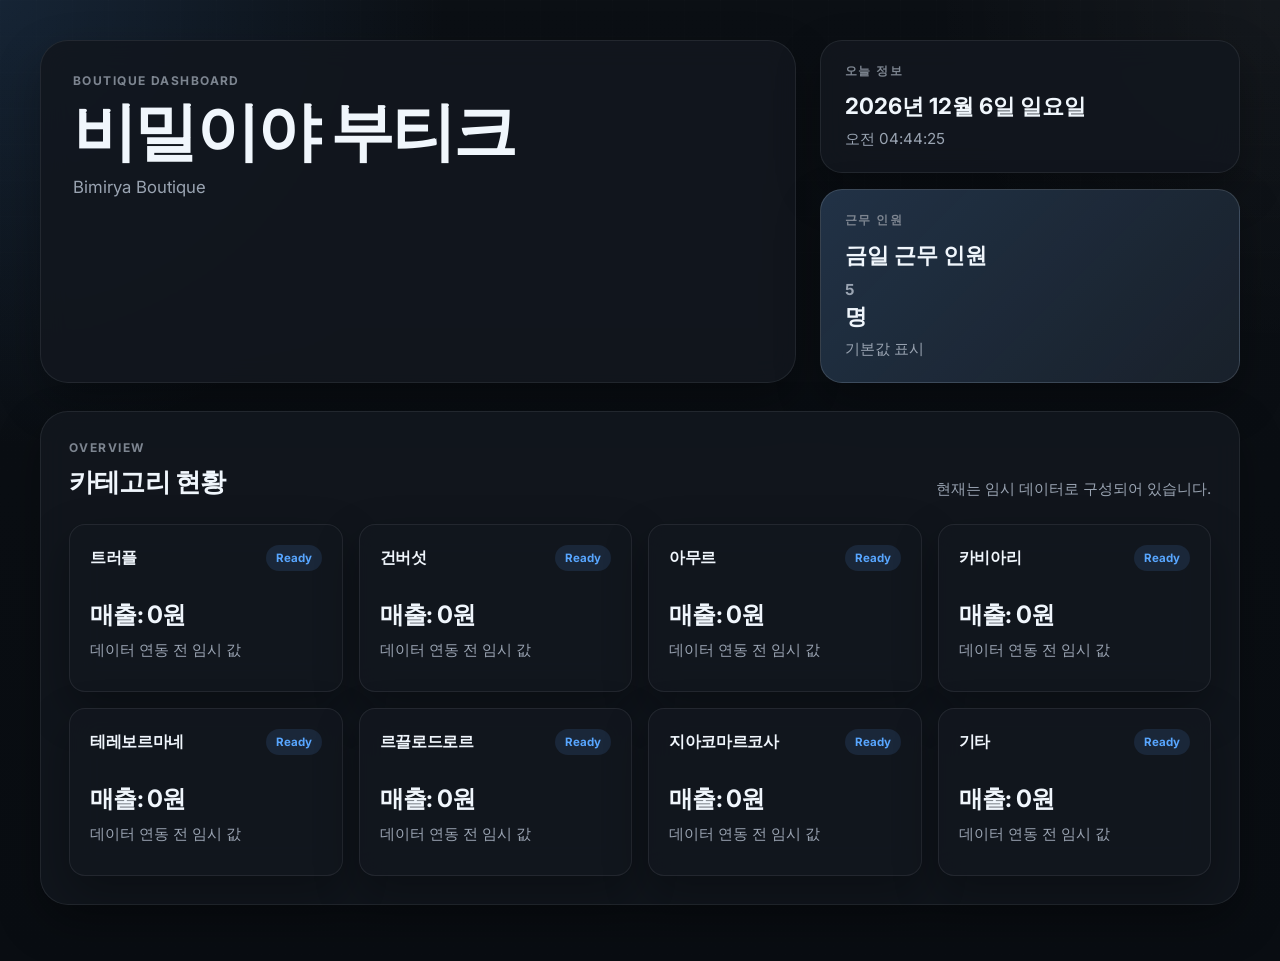
==== index.html @ 705be0d2 "Add files via upload" ====
<!DOCTYPE html>
<html lang="ko">
  <head>
    <meta charset="UTF-8" />
    <meta name="viewport" content="width=device-width, initial-scale=1.0" />
    <title>비밀이야 부티크 | Bimirya Boutique</title>
    <meta
      name="description"
      content="비밀이야 부티크 대시보드 - 정적 웹사이트 기반 다크 모드 대시보드"
    />
    <link rel="preconnect" href="https://fonts.googleapis.com" />
    <link rel="preconnect" href="https://fonts.gstatic.com" crossorigin />
    <link
      href="https://fonts.googleapis.com/css2?family=Inter:wght@400;500;600;700;800&display=swap"
      rel="stylesheet"
    />
    <link rel="stylesheet" href="./styles.css" />
  </head>
  <body>
    <div class="page-shell">
      <header class="topbar">
        <div class="brand">
          <p class="eyebrow">Boutique Dashboard</p>
          <h1>비밀이야 부티크</h1>
          <p class="subtitle">Bimirya Boutique</p>
        </div>

        <div class="status-wrap">
          <div class="status-card">
            <p class="status-label">오늘 정보</p>
            <strong id="currentDate">-</strong>
            <span id="currentTime">-</span>
          </div>

          <div class="status-card status-card-accent">
            <p class="status-label">근무 인원</p>
            <strong>금일 근무 인원 <span id="staffCount">5</span>명</strong>
            <span>기본값 표시</span>
          </div>
        </div>
      </header>

      <main class="dashboard">
        <div class="section-head">
          <div>
            <p class="eyebrow">Overview</p>
            <h2>카테고리 현황</h2>
          </div>
          <p class="section-note">현재는 임시 데이터로 구성되어 있습니다.</p>
        </div>

        <section id="dashboardGrid" class="dashboard-grid" aria-live="polite"></section>
      </main>
    </div>

    <template id="cardTemplate">
      <article class="dashboard-card">
        <div class="card-top">
          <h3 class="card-title"></h3>
          <span class="card-chip">Ready</span>
        </div>
        <p class="card-metric"></p>
        <p class="card-note"></p>
      </article>
    </template>

    <script src="./app.js"></script>
  </body>
</html>
---- styles.css ----
:root {
  --bg: #0b0f14;
  --bg-soft: #11161d;
  --panel: rgba(18, 23, 31, 0.9);
  --panel-strong: #161b22;
  --panel-hover: #1b2430;
  --line: rgba(240, 246, 252, 0.08);
  --line-strong: rgba(240, 246, 252, 0.14);
  --text: #f0f6fc;
  --muted: #9aa4b2;
  --soft: #7d8590;
  --accent: #58a6ff;
  --accent-bg: rgba(88, 166, 255, 0.12);
  --shadow: 0 18px 45px rgba(0, 0, 0, 0.3);
  --radius-xl: 28px;
  --radius-lg: 22px;
  --radius-md: 16px;
}

* {
  box-sizing: border-box;
}

html,
body {
  margin: 0;
  min-height: 100%;
}

body {
  font-family: "Inter", sans-serif;
  color: var(--text);
  background:
    radial-gradient(circle at top left, rgba(88, 166, 255, 0.14), transparent 28%),
    radial-gradient(circle at top right, rgba(255, 255, 255, 0.04), transparent 22%),
    linear-gradient(180deg, #0b0f14 0%, #090d12 100%);
}

body::before {
  content: "";
  position: fixed;
  inset: 0;
  pointer-events: none;
  background-image: linear-gradient(rgba(255, 255, 255, 0.02) 1px, transparent 1px),
    linear-gradient(90deg, rgba(255, 255, 255, 0.02) 1px, transparent 1px);
  background-size: 36px 36px;
  mask-image: linear-gradient(180deg, rgba(0, 0, 0, 0.45), transparent 92%);
}

.page-shell {
  width: min(1200px, calc(100% - 32px));
  margin: 0 auto;
  padding: 40px 0 56px;
}

.topbar {
  display: grid;
  grid-template-columns: minmax(0, 1.2fr) minmax(320px, 420px);
  gap: 24px;
  margin-bottom: 28px;
}

.brand,
.status-card,
.dashboard,
.dashboard-card {
  background: var(--panel);
  border: 1px solid var(--line);
  box-shadow: var(--shadow);
  backdrop-filter: blur(14px);
}

.brand {
  border-radius: var(--radius-xl);
  padding: 32px;
}

.eyebrow {
  margin: 0 0 10px;
  color: var(--soft);
  font-size: 12px;
  font-weight: 700;
  letter-spacing: 0.12em;
  text-transform: uppercase;
}

.brand h1,
.section-head h2,
.status-card strong,
.card-title {
  margin: 0;
}

.brand h1 {
  font-size: clamp(2.3rem, 5vw, 4.2rem);
  line-height: 1.04;
  letter-spacing: -0.04em;
}

.subtitle {
  margin: 12px 0 0;
  color: var(--muted);
  font-size: 1.05rem;
}

.status-wrap {
  display: grid;
  gap: 16px;
}

.status-card {
  border-radius: var(--radius-lg);
  padding: 22px 24px;
}

.status-card strong,
.status-card span {
  display: block;
}

.status-label {
  margin: 0 0 10px;
  color: var(--soft);
  font-size: 12px;
  font-weight: 700;
  letter-spacing: 0.12em;
  text-transform: uppercase;
}

.status-card strong {
  font-size: clamp(1.1rem, 2vw, 1.4rem);
  line-height: 1.4;
}

.status-card span {
  margin-top: 8px;
  color: var(--muted);
  font-size: 0.95rem;
}

.status-card-accent {
  background:
    linear-gradient(135deg, rgba(88, 166, 255, 0.16), rgba(88, 166, 255, 0.04)),
    var(--panel-strong);
  border-color: var(--line-strong);
}

.dashboard {
  border-radius: var(--radius-xl);
  padding: 28px;
}

.section-head {
  display: flex;
  justify-content: space-between;
  gap: 16px;
  align-items: end;
  margin-bottom: 24px;
}

.section-head h2 {
  font-size: clamp(1.4rem, 2vw, 1.9rem);
  letter-spacing: -0.03em;
}

.section-note {
  margin: 0;
  color: var(--muted);
  font-size: 0.95rem;
  text-align: right;
}

.dashboard-grid {
  display: grid;
  grid-template-columns: repeat(4, minmax(0, 1fr));
  gap: 16px;
}

.dashboard-card {
  border-radius: var(--radius-md);
  padding: 20px;
  min-height: 168px;
  transition:
    transform 0.18s ease,
    background-color 0.18s ease,
    border-color 0.18s ease,
    box-shadow 0.18s ease;
}

.dashboard-card:hover {
  transform: translateY(-3px);
  background: var(--panel-hover);
  border-color: var(--line-strong);
  box-shadow: 0 22px 48px rgba(0, 0, 0, 0.34);
}

.card-top {
  display: flex;
  justify-content: space-between;
  gap: 12px;
  align-items: center;
  margin-bottom: 28px;
}

.card-title {
  font-size: 1rem;
  font-weight: 700;
  letter-spacing: -0.02em;
}

.card-chip {
  padding: 6px 10px;
  border-radius: 999px;
  background: var(--accent-bg);
  color: var(--accent);
  font-size: 0.72rem;
  font-weight: 700;
}

.card-metric {
  margin: 0 0 8px;
  font-size: 1.5rem;
  font-weight: 700;
  letter-spacing: -0.03em;
}

.card-note {
  margin: 0;
  color: var(--muted);
  font-size: 0.95rem;
  line-height: 1.5;
}

@media (max-width: 1080px) {
  .topbar {
    grid-template-columns: 1fr;
  }

  .dashboard-grid {
    grid-template-columns: repeat(3, minmax(0, 1fr));
  }
}

@media (max-width: 768px) {
  .page-shell {
    width: min(100% - 20px, 100%);
    padding: 20px 0 40px;
  }

  .brand,
  .dashboard,
  .status-card {
    padding: 22px;
  }

  .section-head {
    flex-direction: column;
    align-items: start;
  }

  .section-note {
    text-align: left;
  }

  .dashboard-grid {
    grid-template-columns: repeat(2, minmax(0, 1fr));
  }
}

@media (max-width: 420px) {
  .dashboard-card {
    min-height: 150px;
    padding: 18px;
  }

  .card-top {
    margin-bottom: 22px;
  }
}
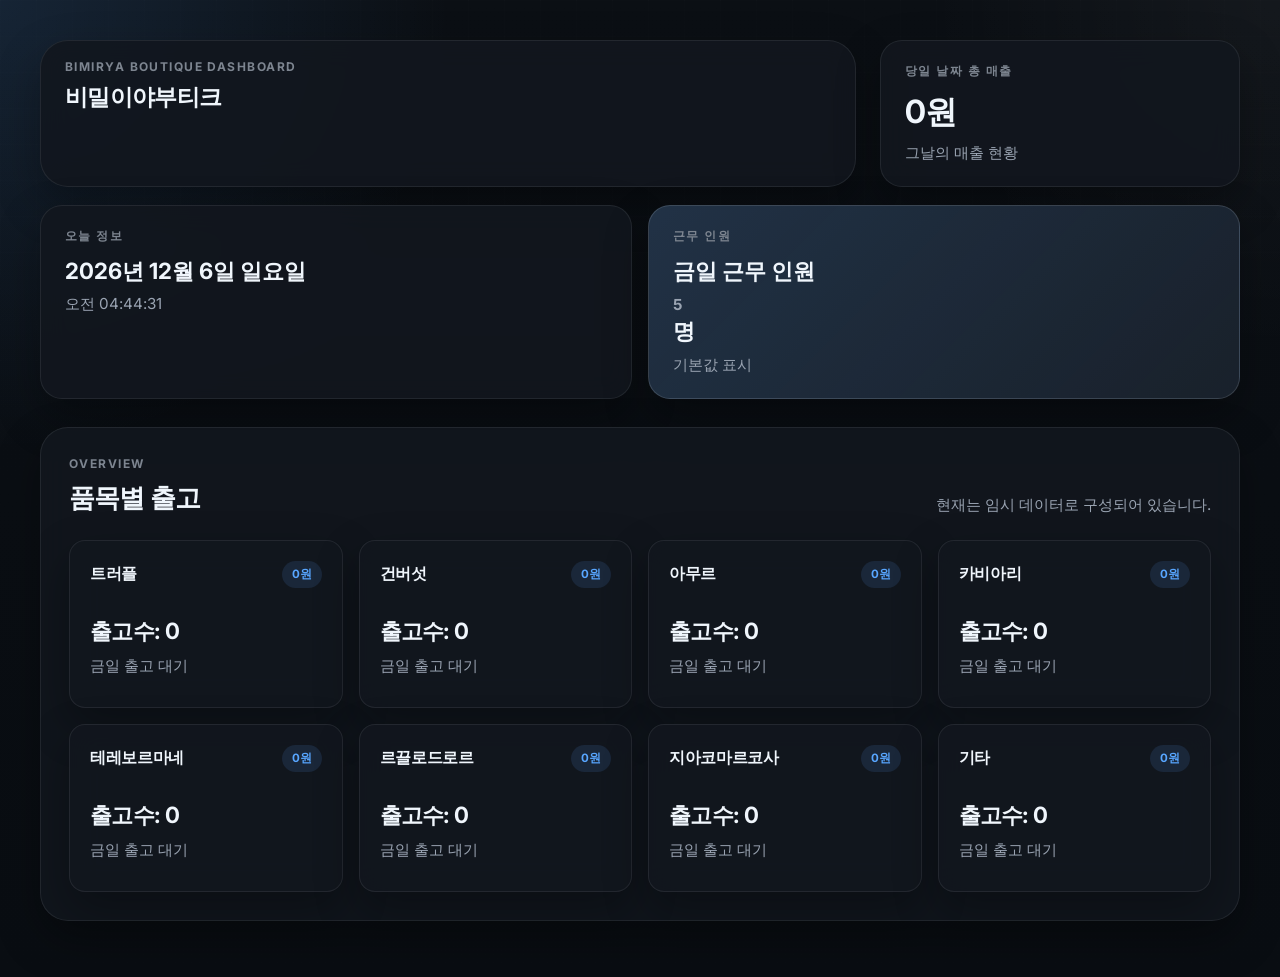
==== commit fbea1f7c: "Add files via upload" ====
--- a/index.html
+++ b/index.html
@@ -20,31 +20,36 @@
     <div class="page-shell">
       <header class="topbar">
         <div class="brand">
-          <p class="eyebrow">Boutique Dashboard</p>
-          <h1>비밀이야 부티크</h1>
-          <p class="subtitle">Bimirya Boutique</p>
+          <p class="eyebrow">Bimirya Boutique Dashboard</p>
+          <h1>비밀이야부티크</h1>
         </div>
 
-        <div class="status-wrap">
-          <div class="status-card">
-            <p class="status-label">오늘 정보</p>
-            <strong id="currentDate">-</strong>
-            <span id="currentTime">-</span>
-          </div>
-
-          <div class="status-card status-card-accent">
-            <p class="status-label">근무 인원</p>
-            <strong>금일 근무 인원 <span id="staffCount">5</span>명</strong>
-            <span>기본값 표시</span>
-          </div>
+        <div class="status-card summary-card">
+          <p class="status-label">당일 날짜 총 매출</p>
+          <strong id="dailySales">0원</strong>
+          <span>그날의 매출 현황</span>
         </div>
       </header>
+
+      <section class="info-row">
+        <div class="status-card">
+          <p class="status-label">오늘 정보</p>
+          <strong id="currentDate">-</strong>
+          <span id="currentTime">-</span>
+        </div>
+
+        <div class="status-card status-card-accent">
+          <p class="status-label">근무 인원</p>
+          <strong>금일 근무 인원 <span id="staffCount">5</span>명</strong>
+          <span>기본값 표시</span>
+        </div>
+      </section>
 
       <main class="dashboard">
         <div class="section-head">
           <div>
             <p class="eyebrow">Overview</p>
-            <h2>카테고리 현황</h2>
+            <h2>품목별 출고</h2>
           </div>
           <p class="section-note">현재는 임시 데이터로 구성되어 있습니다.</p>
         </div>
@@ -57,7 +62,7 @@
       <article class="dashboard-card">
         <div class="card-top">
           <h3 class="card-title"></h3>
-          <span class="card-chip">Ready</span>
+          <span class="card-chip"></span>
         </div>
         <p class="card-metric"></p>
         <p class="card-note"></p>
--- a/styles.css
+++ b/styles.css
@@ -55,9 +55,9 @@
 
 .topbar {
   display: grid;
-  grid-template-columns: minmax(0, 1.2fr) minmax(320px, 420px);
+  grid-template-columns: minmax(0, 1fr) minmax(320px, 360px);
   gap: 24px;
-  margin-bottom: 28px;
+  margin-bottom: 18px;
 }
 
 .brand,
@@ -72,7 +72,7 @@
 
 .brand {
   border-radius: var(--radius-xl);
-  padding: 32px;
+  padding: 18px 24px;
 }
 
 .eyebrow {
@@ -92,25 +92,22 @@
 }
 
 .brand h1 {
-  font-size: clamp(2.3rem, 5vw, 4.2rem);
-  line-height: 1.04;
-  letter-spacing: -0.04em;
-}
-
-.subtitle {
-  margin: 12px 0 0;
-  color: var(--muted);
-  font-size: 1.05rem;
-}
-
-.status-wrap {
-  display: grid;
-  gap: 16px;
+  font-size: clamp(1.15rem, 2vw, 1.45rem);
+  line-height: 1.2;
+  letter-spacing: -0.03em;
+  font-weight: 600;
 }
 
 .status-card {
   border-radius: var(--radius-lg);
   padding: 22px 24px;
+}
+
+.info-row {
+  display: grid;
+  grid-template-columns: repeat(2, minmax(0, 1fr));
+  gap: 16px;
+  margin-bottom: 28px;
 }
 
 .status-card strong,
@@ -143,6 +140,11 @@
     linear-gradient(135deg, rgba(88, 166, 255, 0.16), rgba(88, 166, 255, 0.04)),
     var(--panel-strong);
   border-color: var(--line-strong);
+}
+
+.summary-card strong {
+  font-size: clamp(1.5rem, 3vw, 2rem);
+  letter-spacing: -0.04em;
 }
 
 .dashboard {
@@ -219,7 +221,7 @@
 
 .card-metric {
   margin: 0 0 8px;
-  font-size: 1.5rem;
+  font-size: 1.4rem;
   font-weight: 700;
   letter-spacing: -0.03em;
 }
@@ -234,6 +236,10 @@
 @media (max-width: 1080px) {
   .topbar {
     grid-template-columns: 1fr;
+  }
+
+  .info-row {
+    grid-template-columns: 1fr 1fr;
   }
 
   .dashboard-grid {
@@ -253,6 +259,10 @@
     padding: 22px;
   }
 
+  .info-row {
+    grid-template-columns: 1fr;
+  }
+
   .section-head {
     flex-direction: column;
     align-items: start;
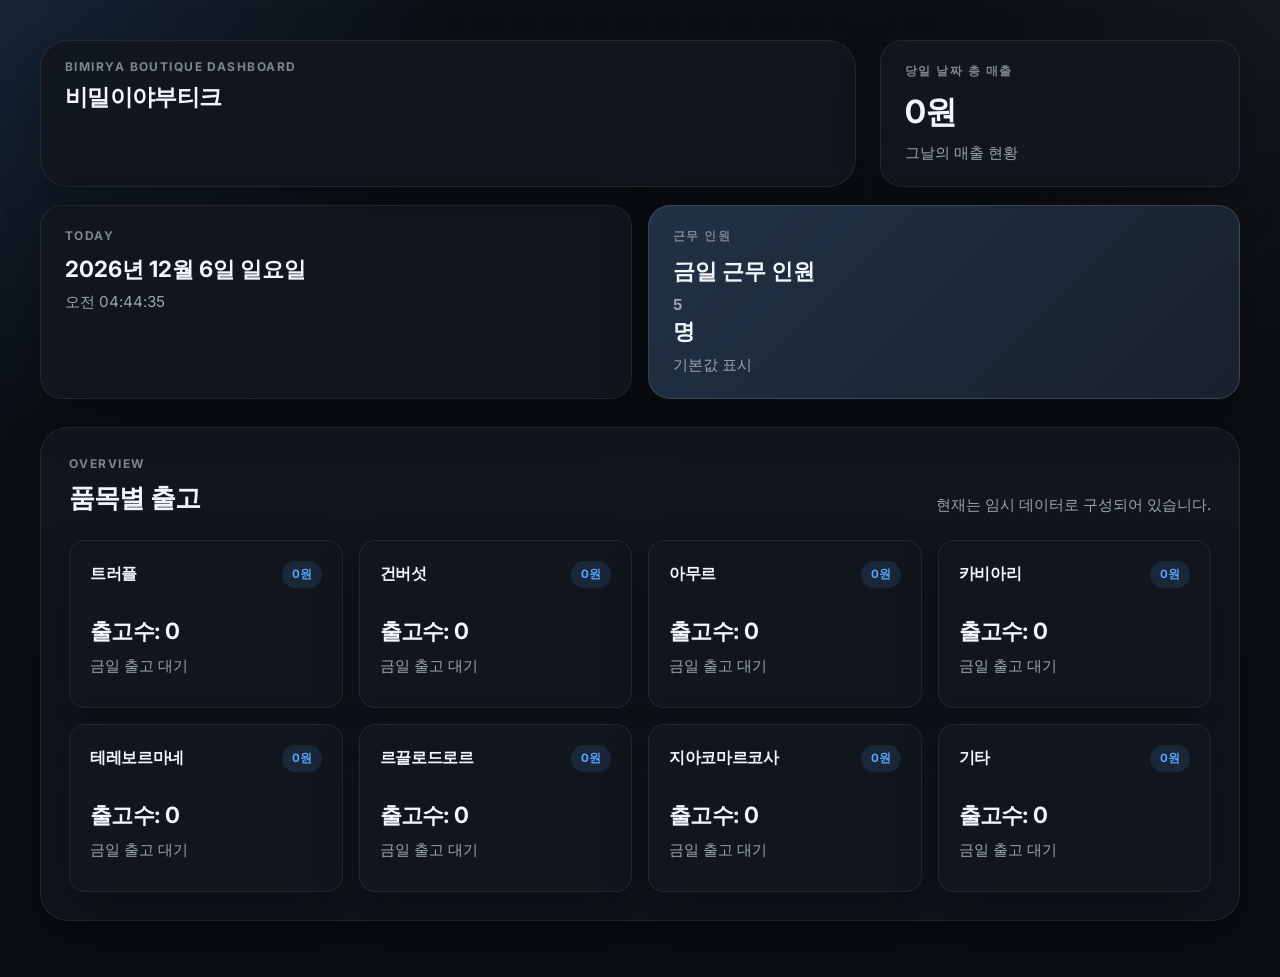
==== commit e056fff1: "Update index.html" ====
--- a/index.html
+++ b/index.html
@@ -33,14 +33,14 @@
 
       <section class="info-row">
         <div class="status-card">
-          <p class="status-label">오늘 정보</p>
+          <p class="status-label">TODAY</p>
           <strong id="currentDate">-</strong>
           <span id="currentTime">-</span>
         </div>
 
         <div class="status-card status-card-accent">
           <p class="status-label">근무 인원</p>
-          <strong>금일 근무 인원 <span id="staffCount">5</span>명</strong>
+          <strong>금일 근무 인원 <span id="staffCount">13</span>명</strong>
           <span>기본값 표시</span>
         </div>
       </section>
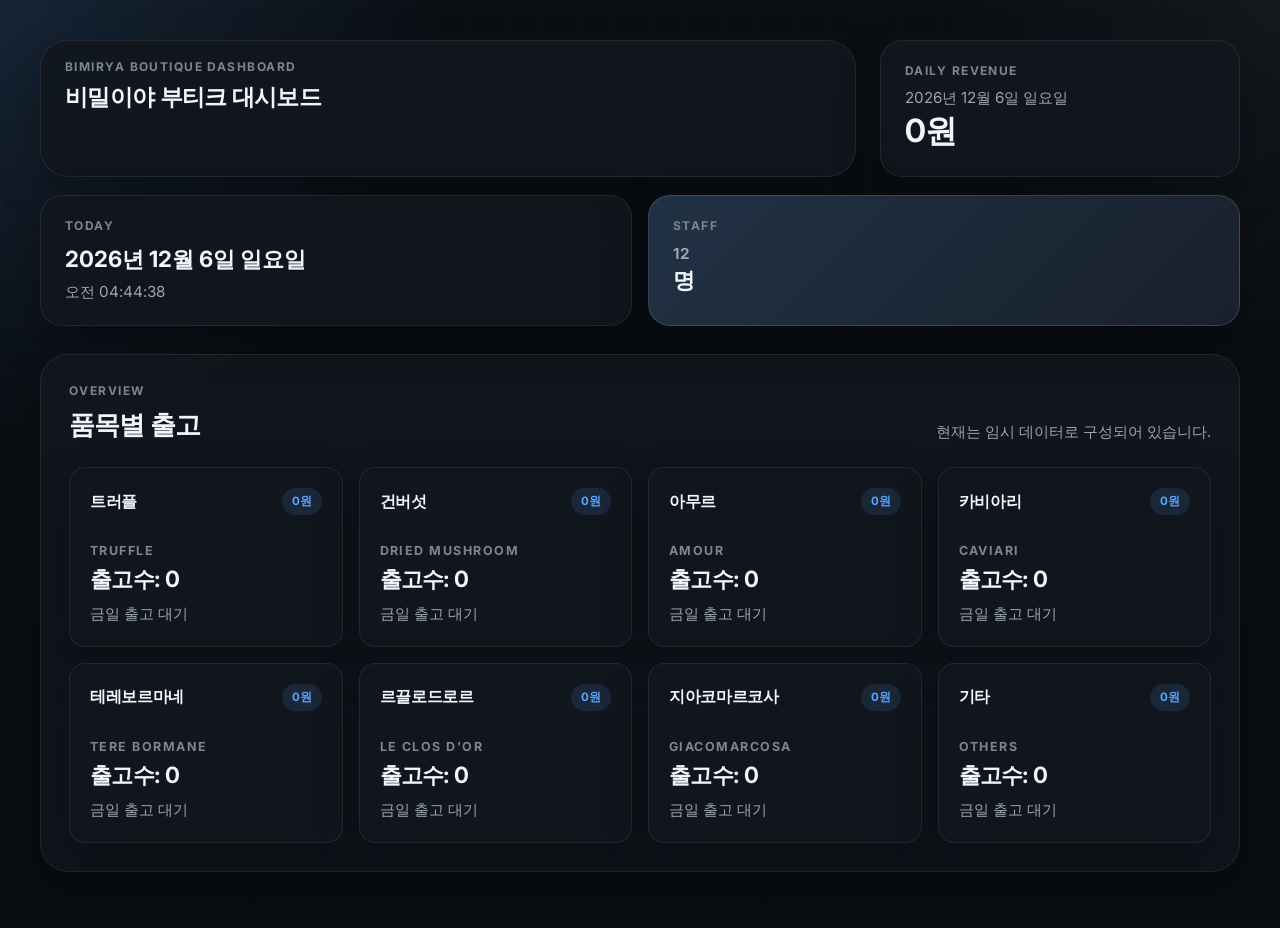
==== commit 44a9eec4: "Add files via upload" ====
--- a/index.html
+++ b/index.html
@@ -21,27 +21,26 @@
       <header class="topbar">
         <div class="brand">
           <p class="eyebrow">Bimirya Boutique Dashboard</p>
-          <h1>비밀이야부티크</h1>
+          <h1>비밀이야 부티크 대시보드</h1>
         </div>
 
         <div class="status-card summary-card">
-          <p class="status-label">당일 날짜 총 매출</p>
+          <p class="status-label">Daily Revenue</p>
+          <span id="dailySalesDate">-</span>
           <strong id="dailySales">0원</strong>
-          <span>그날의 매출 현황</span>
         </div>
       </header>
 
       <section class="info-row">
         <div class="status-card">
-          <p class="status-label">TODAY</p>
+          <p class="status-label">Today</p>
           <strong id="currentDate">-</strong>
           <span id="currentTime">-</span>
         </div>
 
         <div class="status-card status-card-accent">
-          <p class="status-label">근무 인원</p>
-          <strong>금일 근무 인원 <span id="staffCount">13</span>명</strong>
-          <span>기본값 표시</span>
+          <p class="status-label">Staff</p>
+          <strong><span id="staffCount">12</span>명</strong>
         </div>
       </section>
 
@@ -64,6 +63,7 @@
           <h3 class="card-title"></h3>
           <span class="card-chip"></span>
         </div>
+        <p class="card-label"></p>
         <p class="card-metric"></p>
         <p class="card-note"></p>
       </article>
--- a/styles.css
+++ b/styles.css
@@ -147,6 +147,10 @@
   letter-spacing: -0.04em;
 }
 
+.summary-card span {
+  margin-top: 0;
+}
+
 .dashboard {
   border-radius: var(--radius-xl);
   padding: 28px;
@@ -226,6 +230,15 @@
   letter-spacing: -0.03em;
 }
 
+.card-label {
+  margin: 0 0 6px;
+  color: var(--soft);
+  font-size: 0.78rem;
+  font-weight: 700;
+  letter-spacing: 0.12em;
+  text-transform: uppercase;
+}
+
 .card-note {
   margin: 0;
   color: var(--muted);
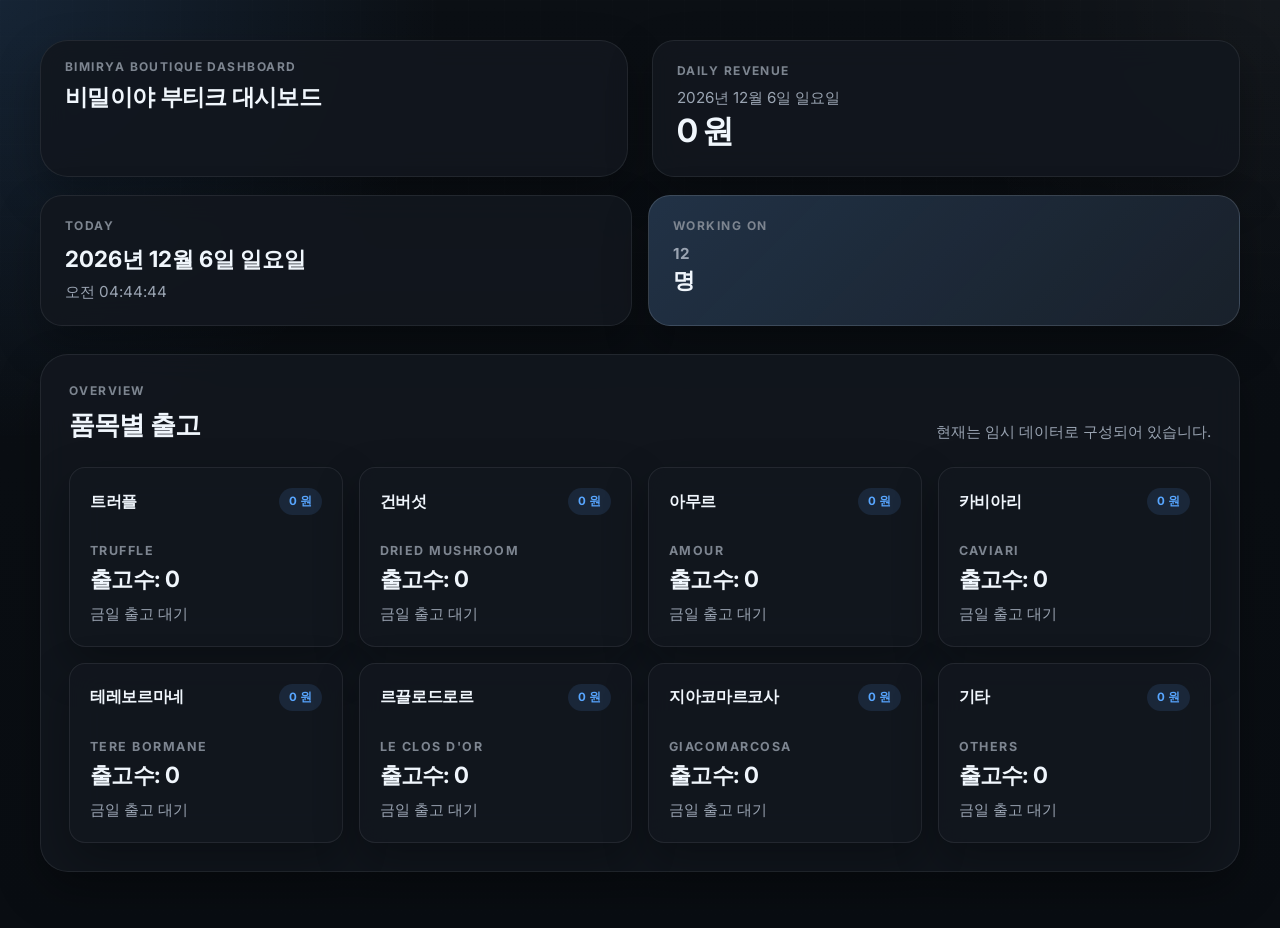
==== commit 1019f95d: "Add files via upload" ====
--- a/index.html
+++ b/index.html
@@ -39,8 +39,8 @@
         </div>
 
         <div class="status-card status-card-accent">
-          <p class="status-label">Staff</p>
-          <strong><span id="staffCount">12</span>명</strong>
+          <p class="status-label">Working On</p>
+          <strong><span id="staffCount">12</span> 명</strong>
         </div>
       </section>
 
--- a/styles.css
+++ b/styles.css
@@ -55,7 +55,7 @@
 
 .topbar {
   display: grid;
-  grid-template-columns: minmax(0, 1fr) minmax(320px, 360px);
+  grid-template-columns: repeat(2, minmax(0, 1fr));
   gap: 24px;
   margin-bottom: 18px;
 }
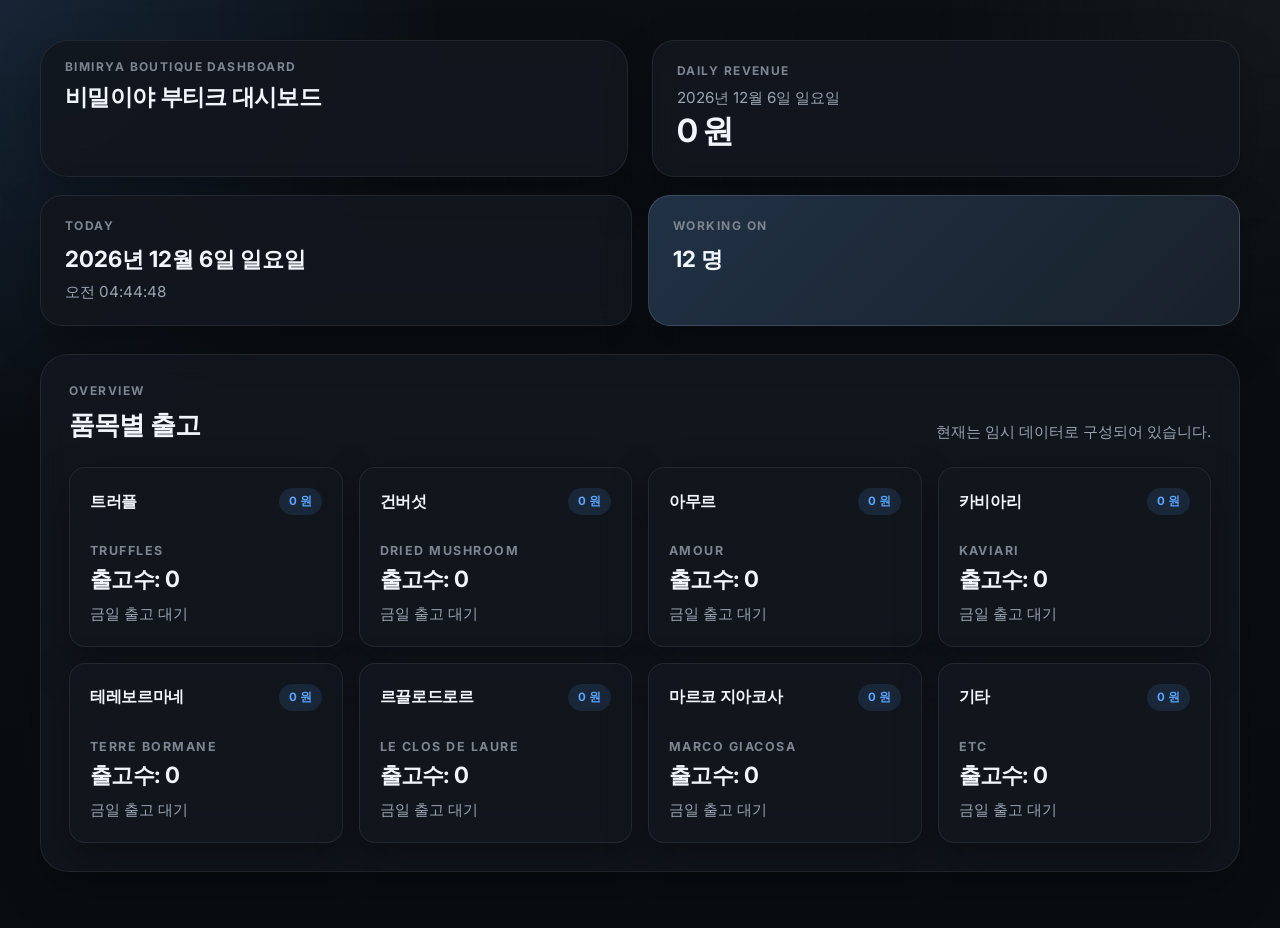
==== commit 5a598dbf: "Add files via upload" ====
--- a/index.html
+++ b/index.html
@@ -27,7 +27,7 @@
         <div class="status-card summary-card">
           <p class="status-label">Daily Revenue</p>
           <span id="dailySalesDate">-</span>
-          <strong id="dailySales">0원</strong>
+          <strong id="dailySales">0 원</strong>
         </div>
       </header>
 
@@ -40,7 +40,7 @@
 
         <div class="status-card status-card-accent">
           <p class="status-label">Working On</p>
-          <strong><span id="staffCount">12</span> 명</strong>
+          <strong id="staffCount">12 명</strong>
         </div>
       </section>
 
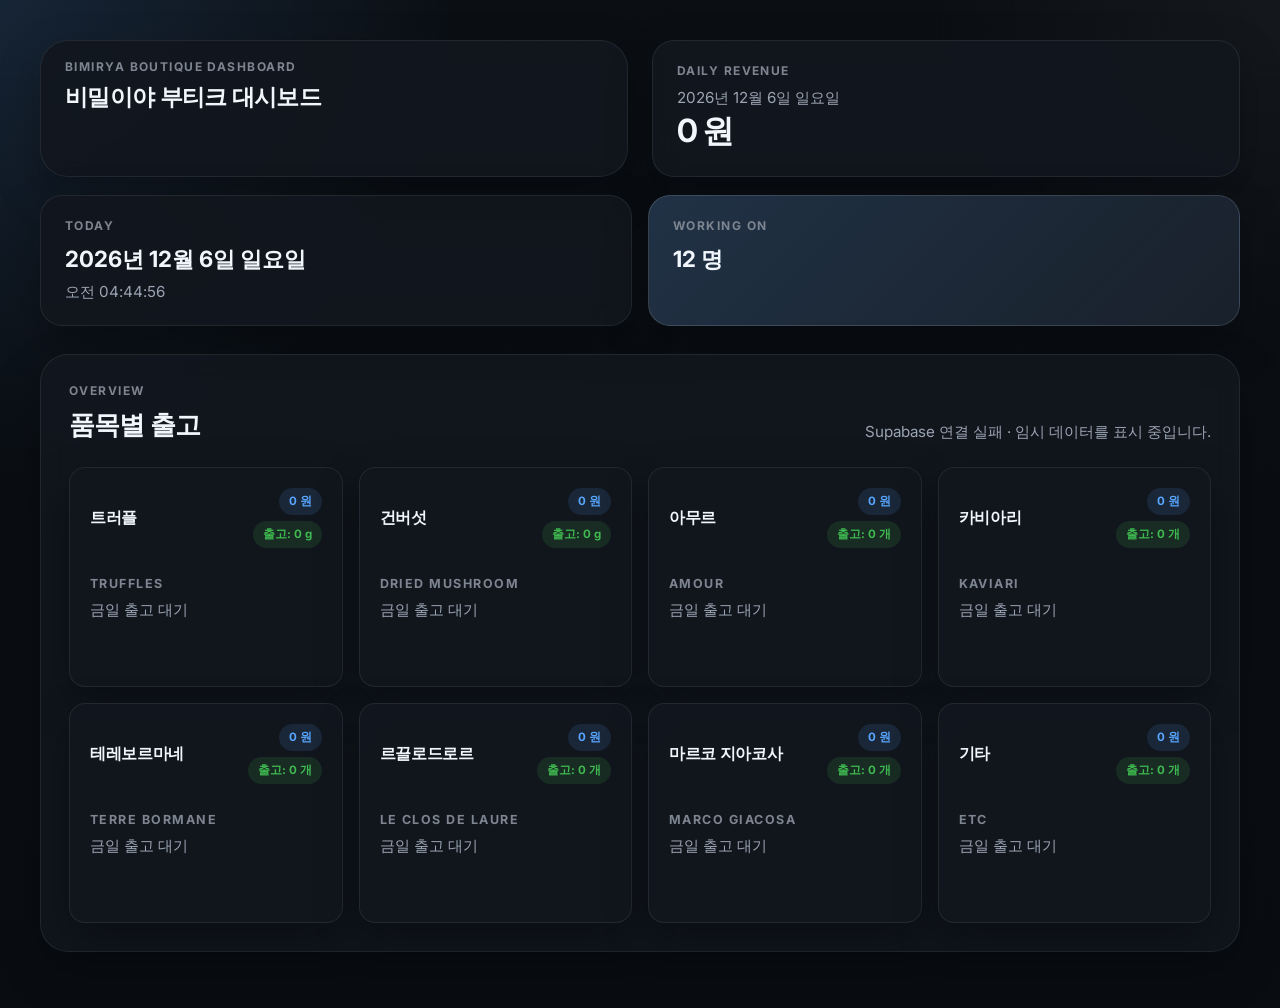
==== commit ecdc7490: "Add files via upload" ====
--- a/index.html
+++ b/index.html
@@ -50,7 +50,7 @@
             <p class="eyebrow">Overview</p>
             <h2>품목별 출고</h2>
           </div>
-          <p class="section-note">현재는 임시 데이터로 구성되어 있습니다.</p>
+          <p id="sectionNote" class="section-note">현재는 임시 데이터로 구성되어 있습니다.</p>
         </div>
 
         <section id="dashboardGrid" class="dashboard-grid" aria-live="polite"></section>
@@ -66,6 +66,7 @@
         <p class="card-label"></p>
         <p class="card-metric"></p>
         <p class="card-note"></p>
+        <ul class="card-list"></ul>
       </article>
     </template>
 
--- a/styles.css
+++ b/styles.css
@@ -11,6 +11,8 @@
   --soft: #7d8590;
   --accent: #58a6ff;
   --accent-bg: rgba(88, 166, 255, 0.12);
+  --success: #3fb950;
+  --success-bg: rgba(63, 185, 80, 0.14);
   --shadow: 0 18px 45px rgba(0, 0, 0, 0.3);
   --radius-xl: 28px;
   --radius-lg: 22px;
@@ -185,7 +187,7 @@
 .dashboard-card {
   border-radius: var(--radius-md);
   padding: 20px;
-  min-height: 168px;
+  min-height: 220px;
   transition:
     transform 0.18s ease,
     background-color 0.18s ease,
@@ -215,6 +217,14 @@
 }
 
 .card-chip {
+  display: grid;
+  gap: 6px;
+  justify-items: end;
+  text-align: right;
+}
+
+.card-sales,
+.card-quantity-inline {
   padding: 6px 10px;
   border-radius: 999px;
   background: var(--accent-bg);
@@ -223,6 +233,11 @@
   font-weight: 700;
 }
 
+.card-quantity-inline {
+  background: var(--success-bg);
+  color: var(--success);
+}
+
 .card-metric {
   margin: 0 0 8px;
   font-size: 1.4rem;
@@ -240,10 +255,42 @@
 }
 
 .card-note {
-  margin: 0;
+  margin: 0 0 16px;
   color: var(--muted);
   font-size: 0.95rem;
   line-height: 1.5;
+}
+
+.card-list {
+  list-style: none;
+  margin: 0;
+  padding: 0;
+  display: grid;
+  gap: 8px;
+}
+
+.card-list li {
+  display: flex;
+  justify-content: space-between;
+  gap: 12px;
+  align-items: center;
+  padding: 10px 12px;
+  border-radius: 12px;
+  background: rgba(255, 255, 255, 0.03);
+  border: 1px solid rgba(240, 246, 252, 0.05);
+}
+
+.item-name {
+  color: var(--text);
+  font-size: 0.9rem;
+  line-height: 1.45;
+}
+
+.item-qty {
+  color: var(--accent);
+  font-size: 0.82rem;
+  font-weight: 700;
+  white-space: nowrap;
 }
 
 @media (max-width: 1080px) {
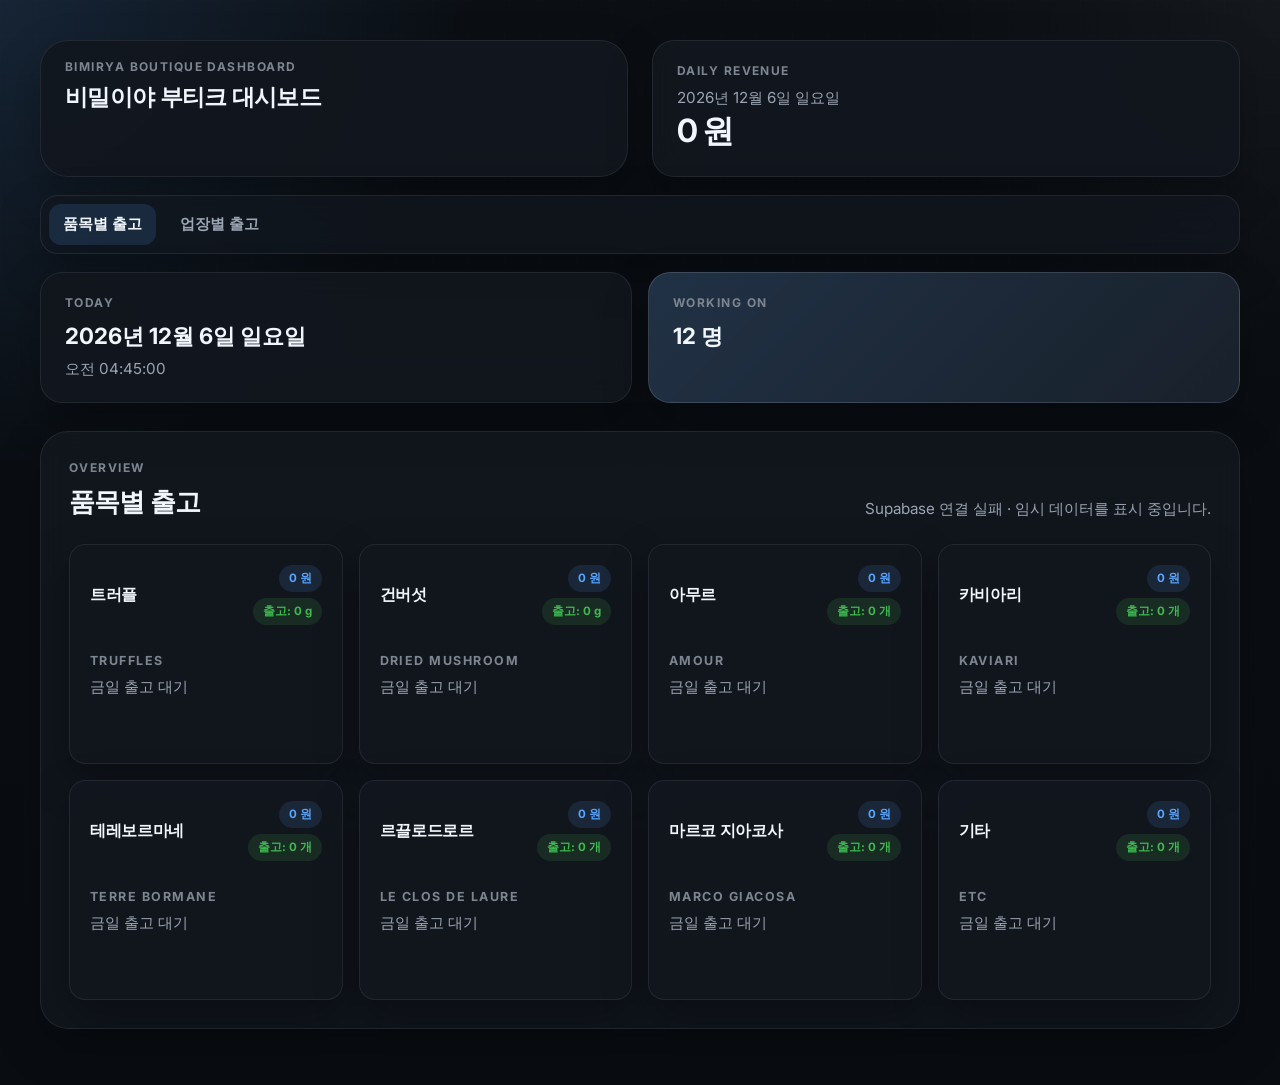
==== commit f12508b8: "Add files via upload" ====
--- a/index.html
+++ b/index.html
@@ -30,6 +30,11 @@
           <strong id="dailySales">0 원</strong>
         </div>
       </header>
+
+      <nav class="page-nav" aria-label="Dashboard Navigation">
+        <a class="page-link page-link-active" href="./index.html">품목별 출고</a>
+        <a class="page-link" href="./venues.html">업장별 출고</a>
+      </nav>
 
       <section class="info-row">
         <div class="status-card">
--- a/styles.css
+++ b/styles.css
@@ -62,6 +62,42 @@
   margin-bottom: 18px;
 }
 
+.page-nav {
+  display: flex;
+  gap: 10px;
+  margin-bottom: 18px;
+  padding: 8px;
+  border-radius: 18px;
+  border: 1px solid var(--line);
+  background: rgba(18, 23, 31, 0.76);
+  box-shadow: var(--shadow);
+  backdrop-filter: blur(14px);
+}
+
+.page-link {
+  padding: 10px 14px;
+  border-radius: 12px;
+  color: var(--muted);
+  text-decoration: none;
+  font-size: 0.95rem;
+  font-weight: 600;
+  transition:
+    background-color 0.18s ease,
+    color 0.18s ease,
+    transform 0.18s ease;
+}
+
+.page-link:hover {
+  color: var(--text);
+  background: rgba(255, 255, 255, 0.04);
+  transform: translateY(-1px);
+}
+
+.page-link-active {
+  color: var(--text);
+  background: rgba(88, 166, 255, 0.14);
+}
+
 .brand,
 .status-card,
 .dashboard,
@@ -293,6 +329,26 @@
   white-space: nowrap;
 }
 
+.venue-grid {
+  grid-template-columns: repeat(3, minmax(0, 1fr));
+}
+
+.venue-card .card-top {
+  margin-bottom: 18px;
+}
+
+.venue-card .card-note {
+  margin-bottom: 14px;
+}
+
+.venue-card .card-list li {
+  align-items: start;
+}
+
+.venue-card .item-name {
+  font-size: 0.92rem;
+}
+
 @media (max-width: 1080px) {
   .topbar {
     grid-template-columns: 1fr;
@@ -304,6 +360,10 @@
 
   .dashboard-grid {
     grid-template-columns: repeat(3, minmax(0, 1fr));
+  }
+
+  .venue-grid {
+    grid-template-columns: repeat(2, minmax(0, 1fr));
   }
 }
 
@@ -335,6 +395,10 @@
   .dashboard-grid {
     grid-template-columns: repeat(2, minmax(0, 1fr));
   }
+
+  .venue-grid {
+    grid-template-columns: 1fr;
+  }
 }
 
 @media (max-width: 420px) {
